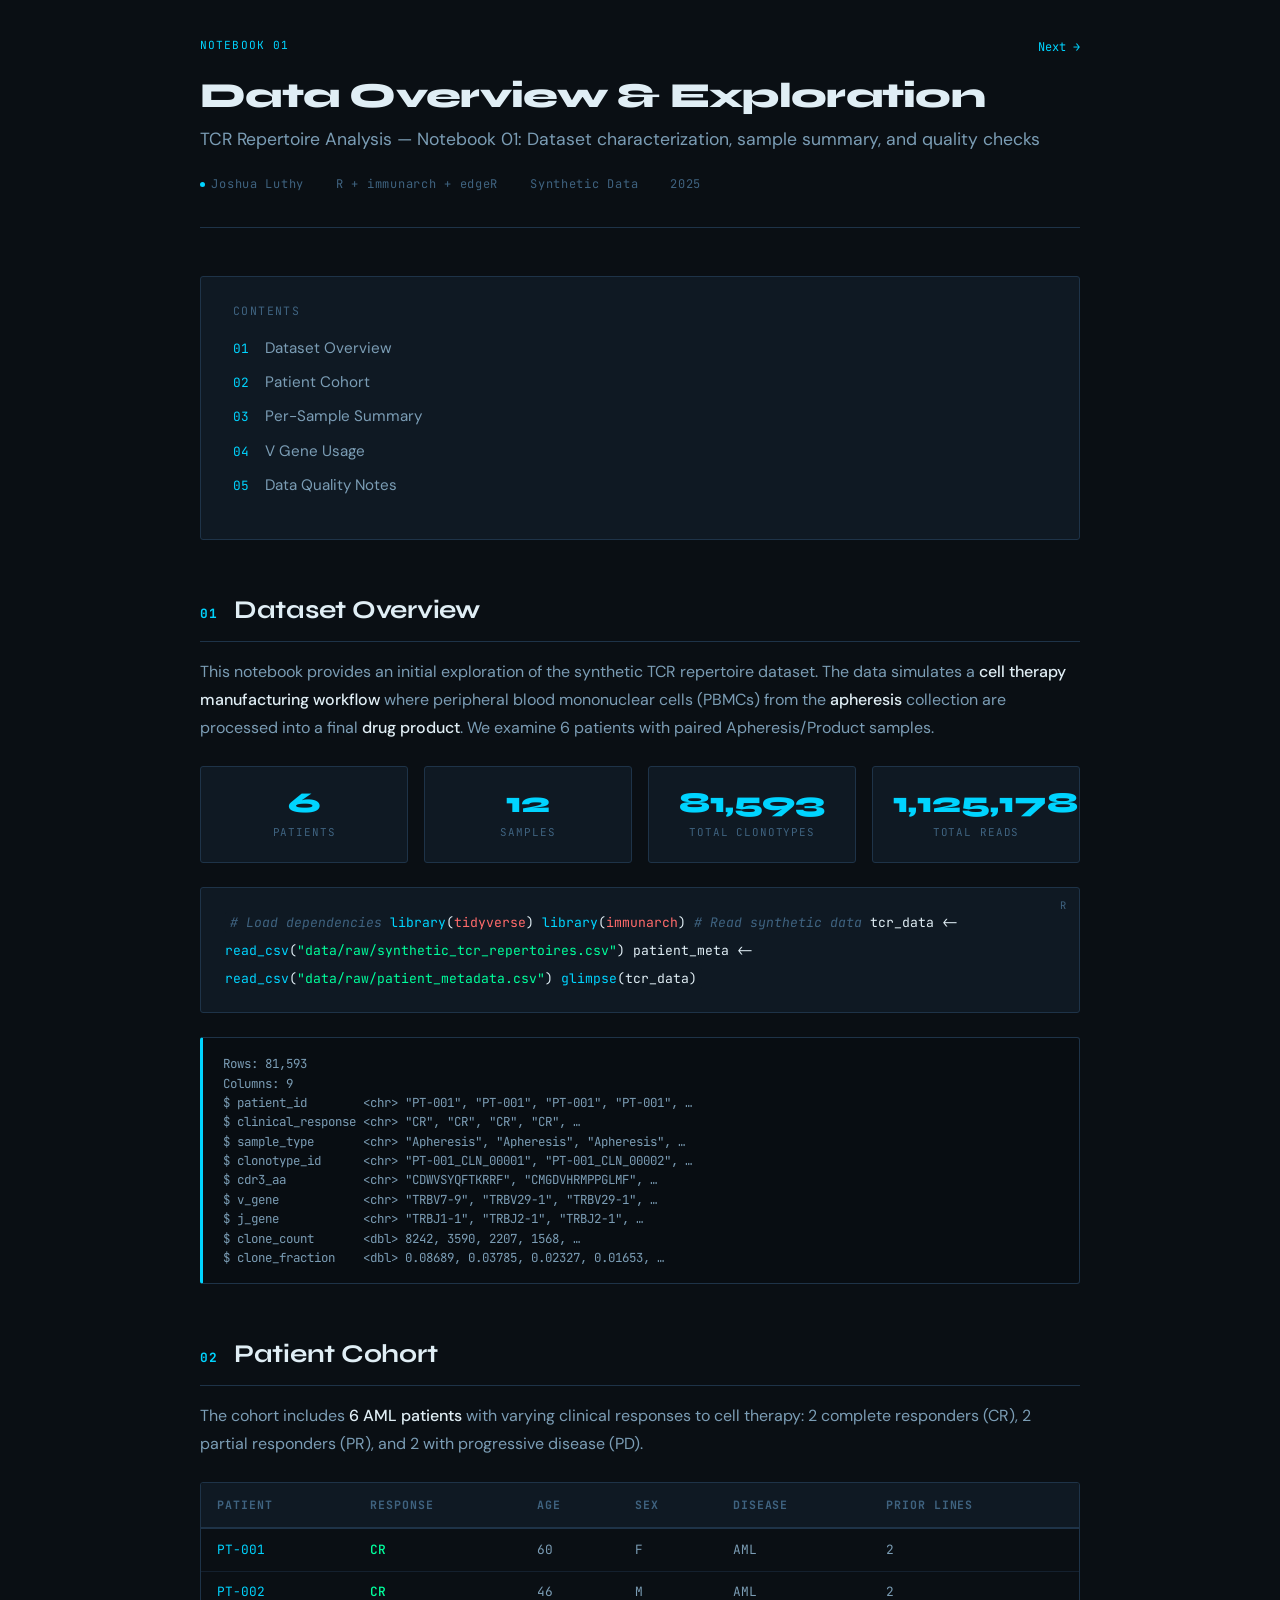
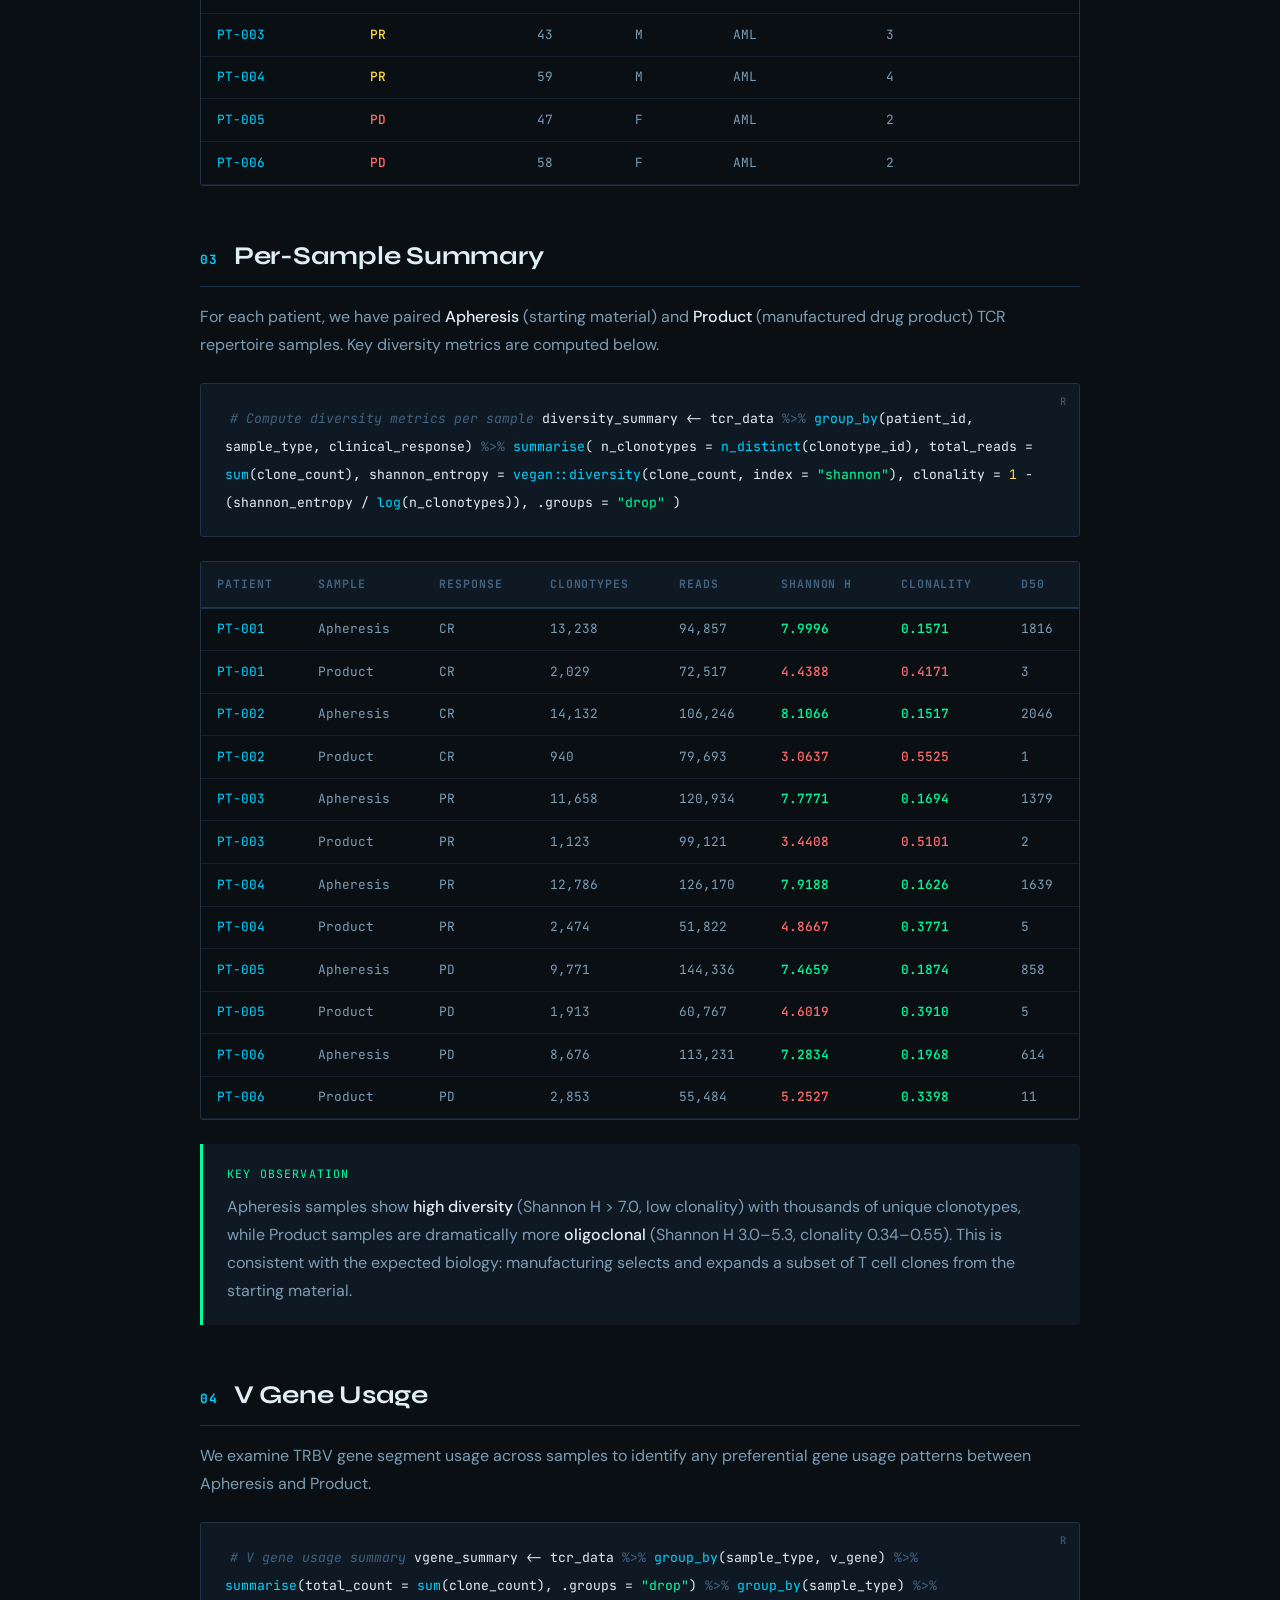
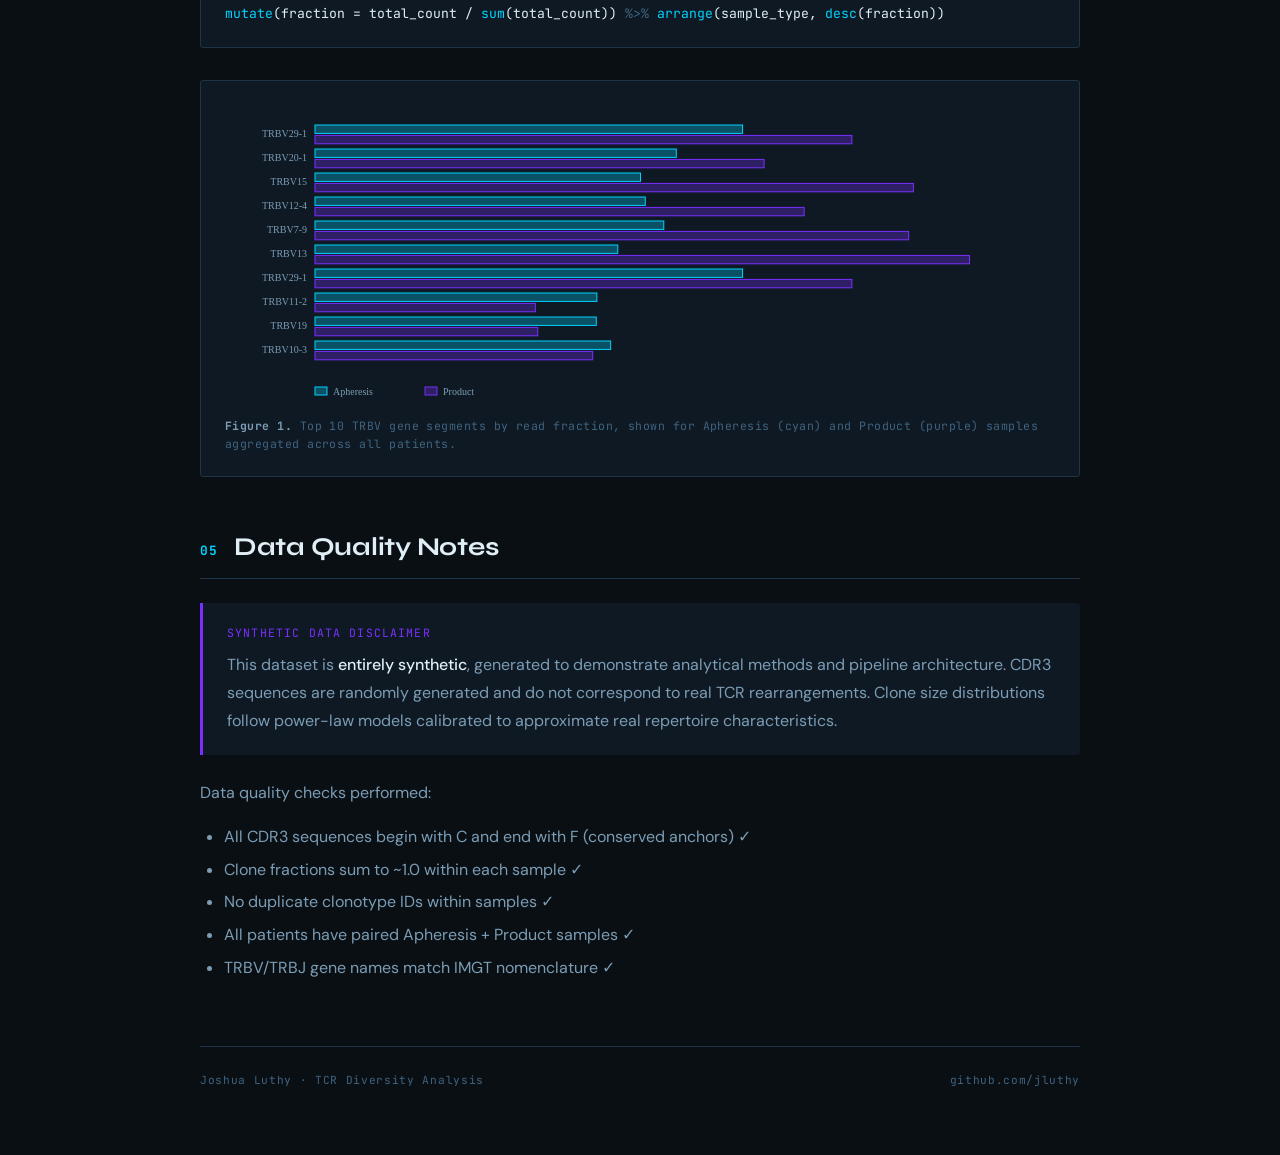
==== reports/01-jal-data-overview.html @ 44cff1a3 "addition of main project structure and example reports" ====
<!DOCTYPE html>
<html lang="en">
<head>
  <meta charset="UTF-8">
  <meta name="viewport" content="width=device-width, initial-scale=1.0">
  <title>Data Overview & Exploration</title>
  <link href="https://fonts.googleapis.com/css2?family=DM+Sans:ital,opsz,wght@0,9..40,300;0,9..40,400;0,9..40,500;1,9..40,300&family=Syne:wght@400;600;700;800&family=JetBrains+Mono:wght@400;500;700&display=swap" rel="stylesheet">
  <style>/* ============================================================================
   TCR Analysis Report Styles — matches jluthy.github.io portfolio theme
   ============================================================================ */
:root {
  --bg: #0a0f14;
  --surface: #0f1923;
  --surface2: #152231;
  --border: #1e3348;
  --accent: #00d4ff;
  --accent2: #7b2fff;
  --accent3: #00ff9d;
  --accent-warm: #ff6b6b;
  --accent-yellow: #ffd93d;
  --text: #e0eef5;
  --text-muted: #7b9db5;
  --text-dim: #3f6380;
  --mono: 'JetBrains Mono', 'Fira Code', 'Source Code Pro', monospace;
  --body: 'DM Sans', system-ui, sans-serif;
  --display: 'Syne', system-ui, sans-serif;
}

*, *::before, *::after { box-sizing: border-box; margin: 0; padding: 0; }

html { scroll-behavior: smooth; }

body {
  background: var(--bg);
  color: var(--text);
  font-family: var(--body);
  font-size: 16px;
  line-height: 1.75;
  max-width: 960px;
  margin: 0 auto;
  padding: 2rem 2.5rem 4rem;
}

/* --- Header / Title Block ------------------------------------------------- */
.report-header {
  border-bottom: 1px solid var(--border);
  padding-bottom: 2rem;
  margin-bottom: 3rem;
}

.report-header h1 {
  font-family: var(--display);
  font-size: 2.2rem;
  font-weight: 800;
  line-height: 1.15;
  letter-spacing: -0.02em;
  margin-bottom: 0.5rem;
}

.report-header .subtitle {
  font-size: 1.1rem;
  color: var(--text-muted);
  margin-bottom: 1.2rem;
}

.report-meta {
  font-family: var(--mono);
  font-size: 0.75rem;
  letter-spacing: 0.06em;
  color: var(--text-dim);
  display: flex;
  gap: 2rem;
  flex-wrap: wrap;
}

.report-meta span { display: flex; align-items: center; gap: 0.4rem; }
.report-meta .dot { width: 5px; height: 5px; border-radius: 50%; background: var(--accent); }

/* --- Section Headings ----------------------------------------------------- */
h2 {
  font-family: var(--display);
  font-size: 1.6rem;
  font-weight: 700;
  margin-top: 3rem;
  margin-bottom: 1rem;
  padding-bottom: 0.5rem;
  border-bottom: 1px solid var(--border);
  letter-spacing: -0.01em;
}

h2 .section-num {
  font-family: var(--mono);
  font-size: 0.8rem;
  color: var(--accent);
  letter-spacing: 0.1em;
  margin-right: 0.6rem;
}

h3 {
  font-family: var(--display);
  font-size: 1.2rem;
  font-weight: 600;
  margin-top: 2rem;
  margin-bottom: 0.75rem;
  color: var(--text);
}

/* --- Prose ---------------------------------------------------------------- */
p {
  margin-bottom: 1rem;
  color: var(--text-muted);
}

p strong, p b { color: var(--text); font-weight: 500; }

ul, ol {
  margin-bottom: 1rem;
  padding-left: 1.5rem;
  color: var(--text-muted);
}

li { margin-bottom: 0.3rem; }

/* --- Code Blocks ---------------------------------------------------------- */
.code-block {
  background: var(--surface);
  border: 1px solid var(--border);
  border-radius: 3px;
  padding: 1.25rem 1.5rem;
  margin: 1.5rem 0;
  overflow-x: auto;
  position: relative;
}

.code-block::before {
  content: attr(data-lang);
  position: absolute;
  top: 0.5rem;
  right: 0.75rem;
  font-family: var(--mono);
  font-size: 0.65rem;
  letter-spacing: 0.1em;
  text-transform: uppercase;
  color: var(--text-dim);
}

.code-block code, pre code {
  font-family: var(--mono);
  font-size: 0.82rem;
  line-height: 1.6;
  color: var(--text);
}

code {
  font-family: var(--mono);
  font-size: 0.85em;
  background: var(--surface);
  padding: 0.15em 0.4em;
  border-radius: 2px;
  color: var(--accent);
}

/* Syntax highlighting */
.kw { color: var(--accent2); }        /* keywords */
.fn { color: var(--accent); }          /* functions */
.st { color: var(--accent3); }         /* strings */
.num { color: var(--accent-yellow); }  /* numbers */
.cm { color: var(--text-dim); font-style: italic; }  /* comments */
.op { color: var(--text-dim); }        /* operators */
.pkg { color: var(--accent-warm); }    /* package names */

/* --- Output Blocks -------------------------------------------------------- */
.output-block {
  background: #080d12;
  border: 1px solid var(--border);
  border-left: 3px solid var(--accent);
  border-radius: 3px;
  padding: 1rem 1.25rem;
  margin: 0.5rem 0 1.5rem;
  font-family: var(--mono);
  font-size: 0.78rem;
  line-height: 1.55;
  color: var(--text-muted);
  overflow-x: auto;
  white-space: pre;
}

/* --- Tables --------------------------------------------------------------- */
.table-wrap {
  margin: 1.5rem 0;
  overflow-x: auto;
  border: 1px solid var(--border);
  border-radius: 3px;
}

table {
  width: 100%;
  border-collapse: collapse;
  font-size: 0.85rem;
}

thead th {
  background: var(--surface);
  font-family: var(--mono);
  font-size: 0.72rem;
  letter-spacing: 0.08em;
  text-transform: uppercase;
  color: var(--text-dim);
  text-align: left;
  padding: 0.75rem 1rem;
  border-bottom: 2px solid var(--border);
  white-space: nowrap;
}

tbody td {
  padding: 0.6rem 1rem;
  border-bottom: 1px solid rgba(30, 51, 72, 0.5);
  color: var(--text-muted);
  font-family: var(--mono);
  font-size: 0.8rem;
}

tbody tr:hover { background: var(--surface); }

.val-high { color: var(--accent3); font-weight: 500; }
.val-low  { color: var(--accent-warm); font-weight: 500; }
.val-mid  { color: var(--accent-yellow); font-weight: 500; }

/* --- Figures / Plots ------------------------------------------------------ */
.figure {
  margin: 2rem 0;
  background: var(--surface);
  border: 1px solid var(--border);
  border-radius: 3px;
  padding: 1.5rem;
}

.figure canvas, .figure svg, .figure img {
  width: 100%;
  display: block;
}

.figure-caption {
  font-family: var(--mono);
  font-size: 0.72rem;
  color: var(--text-dim);
  margin-top: 0.75rem;
  letter-spacing: 0.04em;
  line-height: 1.5;
}

.figure-caption strong {
  color: var(--text-muted);
}

/* --- Callout Boxes -------------------------------------------------------- */
.callout {
  border-left: 3px solid var(--accent);
  background: var(--surface);
  padding: 1.25rem 1.5rem;
  margin: 1.5rem 0;
  border-radius: 0 3px 3px 0;
}

.callout.finding { border-left-color: var(--accent3); }
.callout.warning { border-left-color: var(--accent-warm); }
.callout.note    { border-left-color: var(--accent2); }

.callout-title {
  font-family: var(--mono);
  font-size: 0.72rem;
  letter-spacing: 0.1em;
  text-transform: uppercase;
  color: var(--accent);
  margin-bottom: 0.5rem;
}

.callout.finding .callout-title { color: var(--accent3); }
.callout.warning .callout-title { color: var(--accent-warm); }
.callout.note .callout-title    { color: var(--accent2); }

.callout p { margin-bottom: 0.5rem; }
.callout p:last-child { margin-bottom: 0; }

/* --- Metric Cards --------------------------------------------------------- */
.metrics-row {
  display: grid;
  grid-template-columns: repeat(auto-fit, minmax(160px, 1fr));
  gap: 1rem;
  margin: 1.5rem 0;
}

.metric-card {
  background: var(--surface);
  border: 1px solid var(--border);
  padding: 1.25rem;
  border-radius: 3px;
  text-align: center;
}

.metric-card .value {
  font-family: var(--display);
  font-size: 1.8rem;
  font-weight: 800;
  color: var(--accent);
  line-height: 1.1;
}

.metric-card .label {
  font-family: var(--mono);
  font-size: 0.68rem;
  letter-spacing: 0.08em;
  text-transform: uppercase;
  color: var(--text-dim);
  margin-top: 0.3rem;
}

/* --- TOC ------------------------------------------------------------------ */
.toc {
  background: var(--surface);
  border: 1px solid var(--border);
  border-radius: 3px;
  padding: 1.5rem 2rem;
  margin: 2rem 0;
}

.toc-title {
  font-family: var(--mono);
  font-size: 0.72rem;
  letter-spacing: 0.12em;
  text-transform: uppercase;
  color: var(--text-dim);
  margin-bottom: 0.75rem;
}

.toc ol {
  list-style: none;
  padding: 0;
  counter-reset: toc-counter;
}

.toc li {
  counter-increment: toc-counter;
  margin-bottom: 0.4rem;
}

.toc li::before {
  content: counter(toc-counter, decimal-leading-zero) " ";
  font-family: var(--mono);
  font-size: 0.8rem;
  color: var(--accent);
  margin-right: 0.5rem;
}

.toc a {
  color: var(--text-muted);
  text-decoration: none;
  font-size: 0.95rem;
  transition: color 0.15s;
}

.toc a:hover { color: var(--accent); }

/* --- Footer --------------------------------------------------------------- */
.report-footer {
  margin-top: 4rem;
  padding-top: 1.5rem;
  border-top: 1px solid var(--border);
  font-family: var(--mono);
  font-size: 0.7rem;
  color: var(--text-dim);
  letter-spacing: 0.06em;
  display: flex;
  justify-content: space-between;
}

/* --- Responsive ----------------------------------------------------------- */
@media (max-width: 640px) {
  body { padding: 1.5rem 1rem 3rem; }
  .report-header h1 { font-size: 1.7rem; }
  .metrics-row { grid-template-columns: 1fr 1fr; }
  .report-meta { flex-direction: column; gap: 0.5rem; }
}
</style>
</head>
<body>
  <div class="report-header">
    <div style="display:flex;justify-content:space-between;align-items:center;margin-bottom:1rem;">
      <span style="font-family:var(--mono);font-size:0.7rem;letter-spacing:0.1em;color:var(--accent);">NOTEBOOK 01</span>
      <span><a href="02-jal-diversity-analysis.html" style="color:var(--accent);font-family:var(--mono);font-size:0.75rem;text-decoration:none;">Next →</a></span>
    </div>
    <h1>Data Overview & Exploration</h1>
    <div class="subtitle">TCR Repertoire Analysis — Notebook 01: Dataset characterization, sample summary, and quality checks</div>
    <div class="report-meta">
      <span><span class="dot"></span> Joshua Luthy</span>
      <span>R + immunarch + edgeR</span>
      <span>Synthetic Data</span>
      <span>2025</span>
    </div>
  </div>
  
    <div class="toc">
      <div class="toc-title">Contents</div>
      <ol>
        <li><a href="#overview">Dataset Overview</a></li>
        <li><a href="#patients">Patient Cohort</a></li>
        <li><a href="#sample-summary">Per-Sample Summary</a></li>
        <li><a href="#vgene">V Gene Usage</a></li>
        <li><a href="#data-quality">Data Quality Notes</a></li>
      </ol>
    </div>

    <h2 id="overview"><span class="section-num">01</span> Dataset Overview</h2>
    <p>
      This notebook provides an initial exploration of the synthetic TCR repertoire dataset.
      The data simulates a <strong>cell therapy manufacturing workflow</strong> where peripheral blood
      mononuclear cells (PBMCs) from the <strong>apheresis</strong> collection are processed into a
      final <strong>drug product</strong>. We examine 6 patients with paired Apheresis/Product samples.
    </p>

    <div class="metrics-row">
      <div class="metric-card">
        <div class="value">6</div>
        <div class="label">Patients</div>
      </div>
      <div class="metric-card">
        <div class="value">12</div>
        <div class="label">Samples</div>
      </div>
      <div class="metric-card">
        <div class="value">81,593</div>
        <div class="label">Total Clonotypes</div>
      </div>
      <div class="metric-card">
        <div class="value">1,125,178</div>
        <div class="label">Total Reads</div>
      </div>
    </div>

    <div class="code-block" data-lang="R">
<code><span class="cm"># Load dependencies</span>
<span class="fn">library</span>(<span class="pkg">tidyverse</span>)
<span class="fn">library</span>(<span class="pkg">immunarch</span>)

<span class="cm"># Read synthetic data</span>
tcr_data &lt;- <span class="fn">read_csv</span>(<span class="st">"data/raw/synthetic_tcr_repertoires.csv"</span>)
patient_meta &lt;- <span class="fn">read_csv</span>(<span class="st">"data/raw/patient_metadata.csv"</span>)

<span class="fn">glimpse</span>(tcr_data)</code>
    </div>

    <div class="output-block">Rows: 81,593
Columns: 9
$ patient_id        &lt;chr&gt; "PT-001", "PT-001", "PT-001", "PT-001", …
$ clinical_response &lt;chr&gt; "CR", "CR", "CR", "CR", …
$ sample_type       &lt;chr&gt; "Apheresis", "Apheresis", "Apheresis", …
$ clonotype_id      &lt;chr&gt; "PT-001_CLN_00001", "PT-001_CLN_00002", …
$ cdr3_aa           &lt;chr&gt; "CDWVSYQFTKRRF", "CMGDVHRMPPGLMF", …
$ v_gene            &lt;chr&gt; "TRBV7-9", "TRBV29-1", "TRBV29-1", …
$ j_gene            &lt;chr&gt; "TRBJ1-1", "TRBJ2-1", "TRBJ2-1", …
$ clone_count       &lt;dbl&gt; 8242, 3590, 2207, 1568, …
$ clone_fraction    &lt;dbl&gt; 0.08689, 0.03785, 0.02327, 0.01653, …</div>

    <h2 id="patients"><span class="section-num">02</span> Patient Cohort</h2>
    <p>
      The cohort includes <strong>6 AML patients</strong> with varying clinical responses to cell therapy:
      2 complete responders (CR), 2 partial responders (PR), and 2 with progressive disease (PD).
    </p>

    <div class="table-wrap">
      <table>
        <thead><tr>
          <th>Patient</th><th>Response</th><th>Age</th><th>Sex</th><th>Disease</th><th>Prior Lines</th>
        </tr></thead>
        <tbody><tr>
          <td style="color:var(--accent)">PT-001</td>
          <td><span class="val-high">CR</span></td>
          <td>60</td><td>F</td><td>AML</td><td>2</td>
        </tr><tr>
          <td style="color:var(--accent)">PT-002</td>
          <td><span class="val-high">CR</span></td>
          <td>46</td><td>M</td><td>AML</td><td>2</td>
        </tr><tr>
          <td style="color:var(--accent)">PT-003</td>
          <td><span class="val-mid">PR</span></td>
          <td>43</td><td>M</td><td>AML</td><td>3</td>
        </tr><tr>
          <td style="color:var(--accent)">PT-004</td>
          <td><span class="val-mid">PR</span></td>
          <td>59</td><td>M</td><td>AML</td><td>4</td>
        </tr><tr>
          <td style="color:var(--accent)">PT-005</td>
          <td><span class="val-low">PD</span></td>
          <td>47</td><td>F</td><td>AML</td><td>2</td>
        </tr><tr>
          <td style="color:var(--accent)">PT-006</td>
          <td><span class="val-low">PD</span></td>
          <td>58</td><td>F</td><td>AML</td><td>2</td>
        </tr></tbody>
      </table>
    </div>

    <h2 id="sample-summary"><span class="section-num">03</span> Per-Sample Summary</h2>
    <p>
      For each patient, we have paired <strong>Apheresis</strong> (starting material) and <strong>Product</strong>
      (manufactured drug product) TCR repertoire samples. Key diversity metrics are computed below.
    </p>

    <div class="code-block" data-lang="R">
<code><span class="cm"># Compute diversity metrics per sample</span>
diversity_summary &lt;- tcr_data <span class="op">%&gt;%</span>
  <span class="fn">group_by</span>(patient_id, sample_type, clinical_response) <span class="op">%&gt;%</span>
  <span class="fn">summarise</span>(
    n_clonotypes    = <span class="fn">n_distinct</span>(clonotype_id),
    total_reads     = <span class="fn">sum</span>(clone_count),
    shannon_entropy = <span class="fn">vegan::diversity</span>(clone_count, index = <span class="st">"shannon"</span>),
    clonality       = <span class="num">1</span> - (shannon_entropy / <span class="fn">log</span>(n_clonotypes)),
    .groups = <span class="st">"drop"</span>
  )</code>
    </div>

    <div class="table-wrap">
      <table>
        <thead><tr>
          <th>Patient</th><th>Sample</th><th>Response</th><th>Clonotypes</th><th>Reads</th>
          <th>Shannon H</th><th>Clonality</th><th>D50</th>
        </tr></thead>
        <tbody><tr>
          <td style="color:var(--accent)">PT-001</td>
          <td>Apheresis</td>
          <td>CR</td>
          <td>13,238</td>
          <td>94,857</td>
          <td class="val-high">7.9996</td>
          <td class="val-high">0.1571</td>
          <td>1816</td>
        </tr><tr>
          <td style="color:var(--accent)">PT-001</td>
          <td>Product</td>
          <td>CR</td>
          <td>2,029</td>
          <td>72,517</td>
          <td class="val-low">4.4388</td>
          <td class="val-low">0.4171</td>
          <td>3</td>
        </tr><tr>
          <td style="color:var(--accent)">PT-002</td>
          <td>Apheresis</td>
          <td>CR</td>
          <td>14,132</td>
          <td>106,246</td>
          <td class="val-high">8.1066</td>
          <td class="val-high">0.1517</td>
          <td>2046</td>
        </tr><tr>
          <td style="color:var(--accent)">PT-002</td>
          <td>Product</td>
          <td>CR</td>
          <td>940</td>
          <td>79,693</td>
          <td class="val-low">3.0637</td>
          <td class="val-low">0.5525</td>
          <td>1</td>
        </tr><tr>
          <td style="color:var(--accent)">PT-003</td>
          <td>Apheresis</td>
          <td>PR</td>
          <td>11,658</td>
          <td>120,934</td>
          <td class="val-high">7.7771</td>
          <td class="val-high">0.1694</td>
          <td>1379</td>
        </tr><tr>
          <td style="color:var(--accent)">PT-003</td>
          <td>Product</td>
          <td>PR</td>
          <td>1,123</td>
          <td>99,121</td>
          <td class="val-low">3.4408</td>
          <td class="val-low">0.5101</td>
          <td>2</td>
        </tr><tr>
          <td style="color:var(--accent)">PT-004</td>
          <td>Apheresis</td>
          <td>PR</td>
          <td>12,786</td>
          <td>126,170</td>
          <td class="val-high">7.9188</td>
          <td class="val-high">0.1626</td>
          <td>1639</td>
        </tr><tr>
          <td style="color:var(--accent)">PT-004</td>
          <td>Product</td>
          <td>PR</td>
          <td>2,474</td>
          <td>51,822</td>
          <td class="val-low">4.8667</td>
          <td class="val-high">0.3771</td>
          <td>5</td>
        </tr><tr>
          <td style="color:var(--accent)">PT-005</td>
          <td>Apheresis</td>
          <td>PD</td>
          <td>9,771</td>
          <td>144,336</td>
          <td class="val-high">7.4659</td>
          <td class="val-high">0.1874</td>
          <td>858</td>
        </tr><tr>
          <td style="color:var(--accent)">PT-005</td>
          <td>Product</td>
          <td>PD</td>
          <td>1,913</td>
          <td>60,767</td>
          <td class="val-low">4.6019</td>
          <td class="val-high">0.3910</td>
          <td>5</td>
        </tr><tr>
          <td style="color:var(--accent)">PT-006</td>
          <td>Apheresis</td>
          <td>PD</td>
          <td>8,676</td>
          <td>113,231</td>
          <td class="val-high">7.2834</td>
          <td class="val-high">0.1968</td>
          <td>614</td>
        </tr><tr>
          <td style="color:var(--accent)">PT-006</td>
          <td>Product</td>
          <td>PD</td>
          <td>2,853</td>
          <td>55,484</td>
          <td class="val-low">5.2527</td>
          <td class="val-high">0.3398</td>
          <td>11</td>
        </tr></tbody>
      </table>
    </div>

    <div class="callout finding">
      <div class="callout-title">Key Observation</div>
      <p>
        Apheresis samples show <strong>high diversity</strong> (Shannon H &gt; 7.0, low clonality) with thousands
        of unique clonotypes, while Product samples are dramatically more <strong>oligoclonal</strong>
        (Shannon H 3.0–5.3, clonality 0.34–0.55). This is consistent with the expected biology:
        manufacturing selects and expands a subset of T cell clones from the starting material.
      </p>
    </div>

    <h2 id="vgene"><span class="section-num">04</span> V Gene Usage</h2>
    <p>
      We examine TRBV gene segment usage across samples to identify any preferential gene usage
      patterns between Apheresis and Product.
    </p>

    <div class="code-block" data-lang="R">
<code><span class="cm"># V gene usage summary</span>
vgene_summary &lt;- tcr_data <span class="op">%&gt;%</span>
  <span class="fn">group_by</span>(sample_type, v_gene) <span class="op">%&gt;%</span>
  <span class="fn">summarise</span>(total_count = <span class="fn">sum</span>(clone_count), .groups = <span class="st">"drop"</span>) <span class="op">%&gt;%</span>
  <span class="fn">group_by</span>(sample_type) <span class="op">%&gt;%</span>
  <span class="fn">mutate</span>(fraction = total_count / <span class="fn">sum</span>(total_count)) <span class="op">%&gt;%</span>
  <span class="fn">arrange</span>(sample_type, <span class="fn">desc</span>(fraction))</code>
    </div>

    <div class="figure">
      <canvas id="vgene-chart" height="300"></canvas>
      <div class="figure-caption">
        <strong>Figure 1.</strong> Top 10 TRBV gene segments by read fraction, shown for Apheresis (cyan) and Product (purple) samples aggregated across all patients.
      </div>
    </div>

    <h2 id="data-quality"><span class="section-num">05</span> Data Quality Notes</h2>

    <div class="callout note">
      <div class="callout-title">Synthetic Data Disclaimer</div>
      <p>
        This dataset is <strong>entirely synthetic</strong>, generated to demonstrate analytical methods and pipeline
        architecture. CDR3 sequences are randomly generated and do not correspond to real TCR rearrangements.
        Clone size distributions follow power-law models calibrated to approximate real repertoire characteristics.
      </p>
    </div>

    <p>Data quality checks performed:</p>
    <ul>
      <li>All CDR3 sequences begin with C and end with F (conserved anchors) ✓</li>
      <li>Clone fractions sum to ~1.0 within each sample ✓</li>
      <li>No duplicate clonotype IDs within samples ✓</li>
      <li>All patients have paired Apheresis + Product samples ✓</li>
      <li>TRBV/TRBJ gene names match IMGT nomenclature ✓</li>
    </ul>

    <script>
    // V gene chart
    (function() {
      const canvas = document.getElementById('vgene-chart');
      const ctx = canvas.getContext('2d');
      const dpr = window.devicePixelRatio || 1;
      canvas.width = canvas.offsetWidth * dpr;
      canvas.height = 300 * dpr;
      ctx.scale(dpr, dpr);
      const W = canvas.offsetWidth, H = 300;

      const genes = ['TRBV29-1', 'TRBV20-1', 'TRBV15', 'TRBV12-4', 'TRBV7-9', 'TRBV13', 'TRBV29-1', 'TRBV11-2', 'TRBV19', 'TRBV10-3'];

      // Aggregate across patients
      const aphData = [0.0716, 0.0605, 0.0545, 0.0553, 0.0584, 0.0507, 0.0716, 0.0472, 0.0471, 0.0495];
      const prodData = [0.0899, 0.0752, 0.1002, 0.0819, 0.0994, 0.1096, 0.0899, 0.0369, 0.0373, 0.0465];

      const pad = {l:90, r:20, t:20, b:40};
      const cw = W - pad.l - pad.r;
      const ch = H - pad.t - pad.b;
      const barH = ch / genes.length * 0.35;
      const gap = ch / genes.length;

      const maxVal = Math.max(...aphData, ...prodData) * 1.1;

      genes.forEach((g, i) => {
        const y = pad.t + i * gap;
        // Apheresis bar
        const aw = (aphData[i] / maxVal) * cw;
        ctx.fillStyle = 'rgba(0,212,255,0.3)';
        ctx.fillRect(pad.l, y, aw, barH);
        ctx.strokeStyle = '#00d4ff';
        ctx.lineWidth = 1;
        ctx.strokeRect(pad.l, y, aw, barH);

        // Product bar
        const pw = (prodData[i] / maxVal) * cw;
        ctx.fillStyle = 'rgba(123,47,255,0.3)';
        ctx.fillRect(pad.l, y + barH + 2, pw, barH);
        ctx.strokeStyle = '#7b2fff';
        ctx.strokeRect(pad.l, y + barH + 2, pw, barH);

        // Label
        ctx.fillStyle = '#7b9db5';
        ctx.font = '10px JetBrains Mono';
        ctx.textAlign = 'right';
        ctx.fillText(g, pad.l - 8, y + barH + 4);
      });

      // Legend
      ctx.fillStyle = 'rgba(0,212,255,0.3)';
      ctx.fillRect(pad.l, H - 18, 12, 8);
      ctx.strokeStyle = '#00d4ff'; ctx.strokeRect(pad.l, H - 18, 12, 8);
      ctx.fillStyle = '#7b9db5'; ctx.font = '10px JetBrains Mono'; ctx.textAlign = 'left';
      ctx.fillText('Apheresis', pad.l + 18, H - 10);

      ctx.fillStyle = 'rgba(123,47,255,0.3)';
      ctx.fillRect(pad.l + 110, H - 18, 12, 8);
      ctx.strokeStyle = '#7b2fff'; ctx.strokeRect(pad.l + 110, H - 18, 12, 8);
      ctx.fillStyle = '#7b9db5';
      ctx.fillText('Product', pad.l + 128, H - 10);
    })();
    </script>
    
  <div class="report-footer">
    <span>Joshua Luthy · TCR Diversity Analysis</span>
    <span>github.com/jluthy</span>
  </div>
</body>
</html>
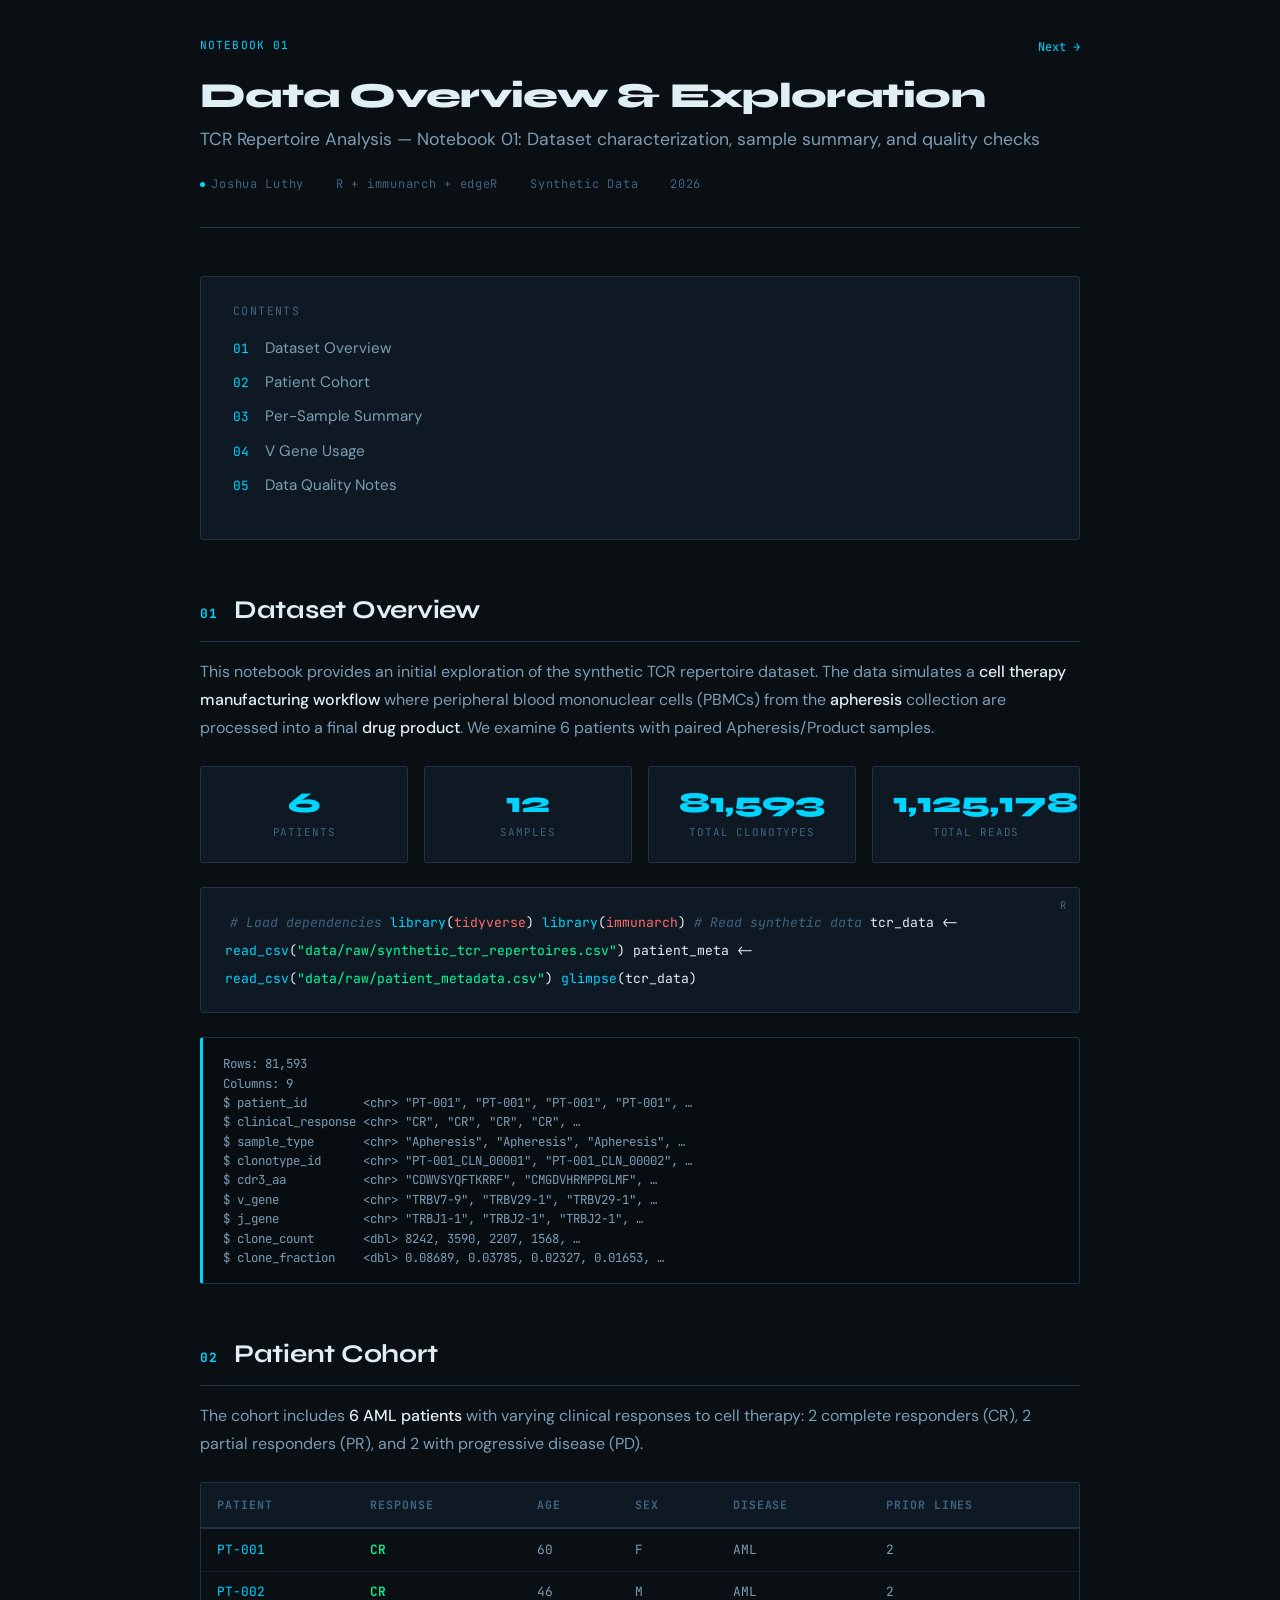
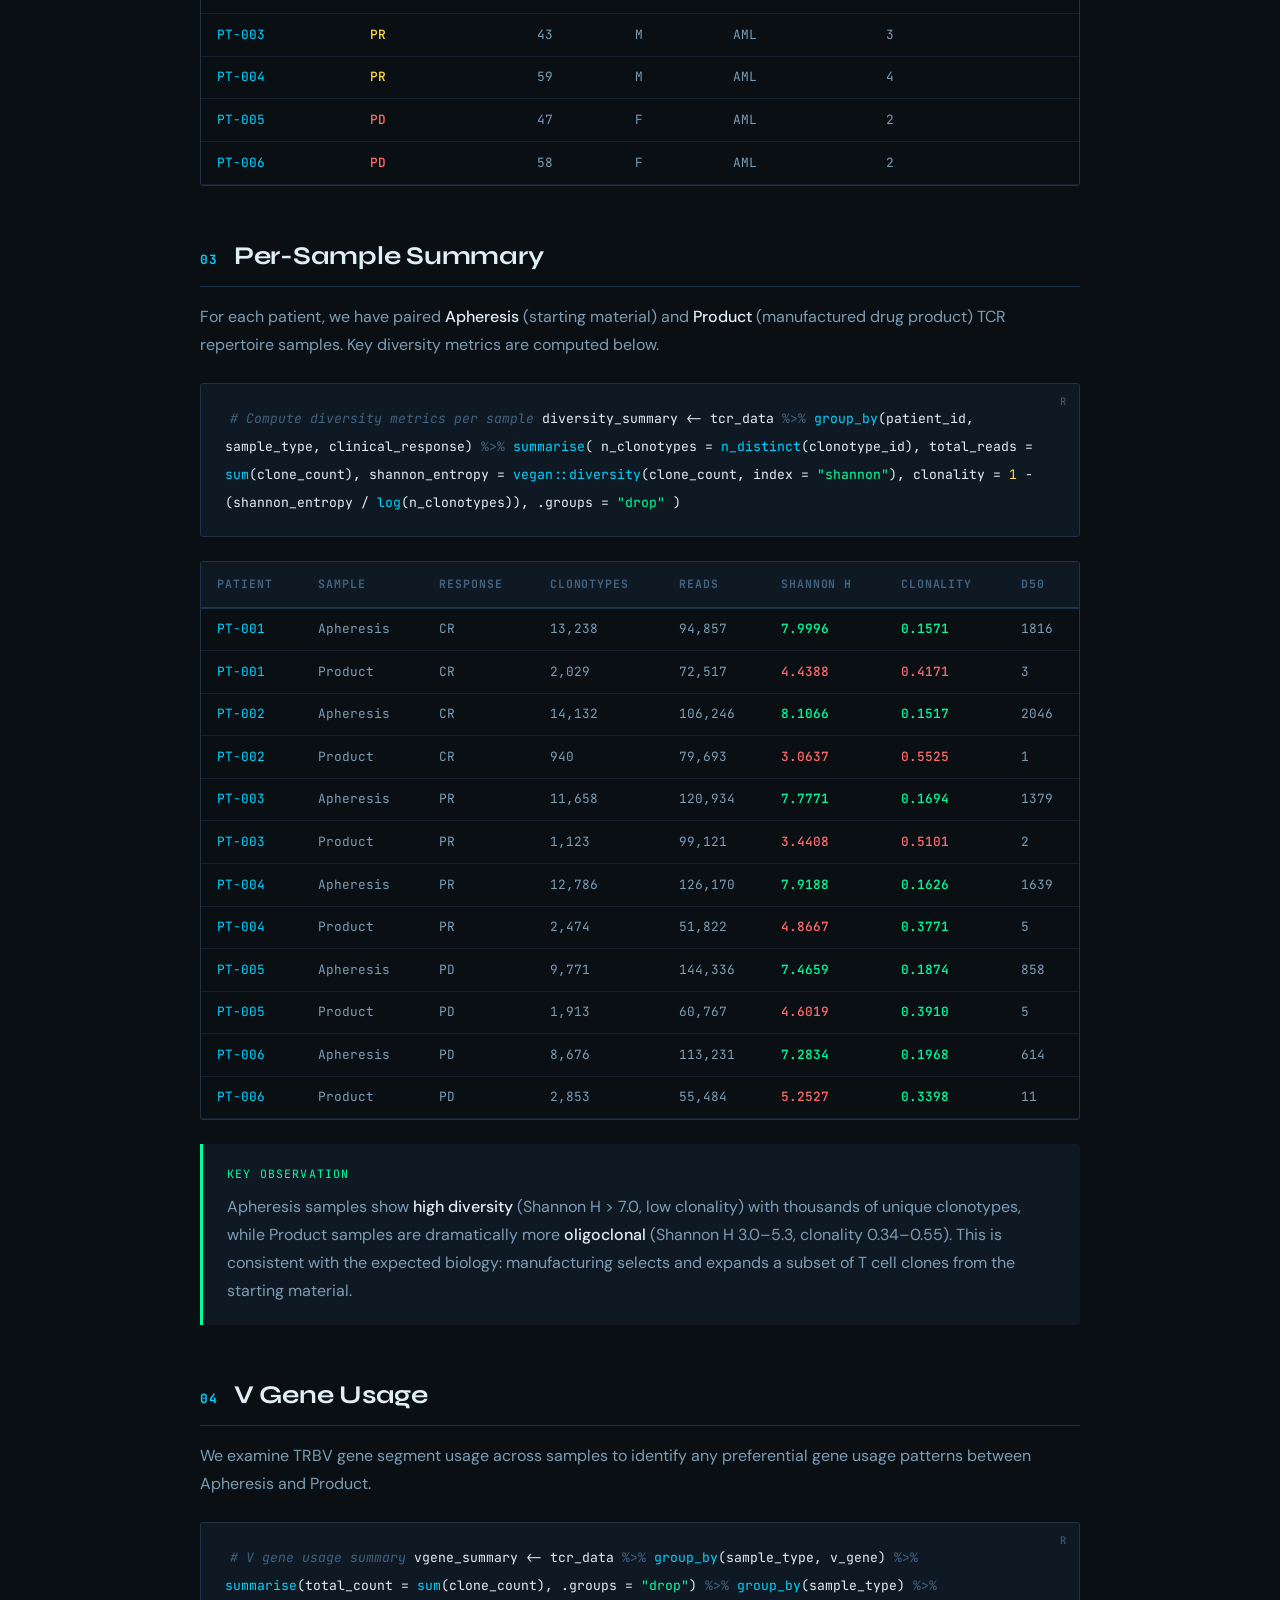
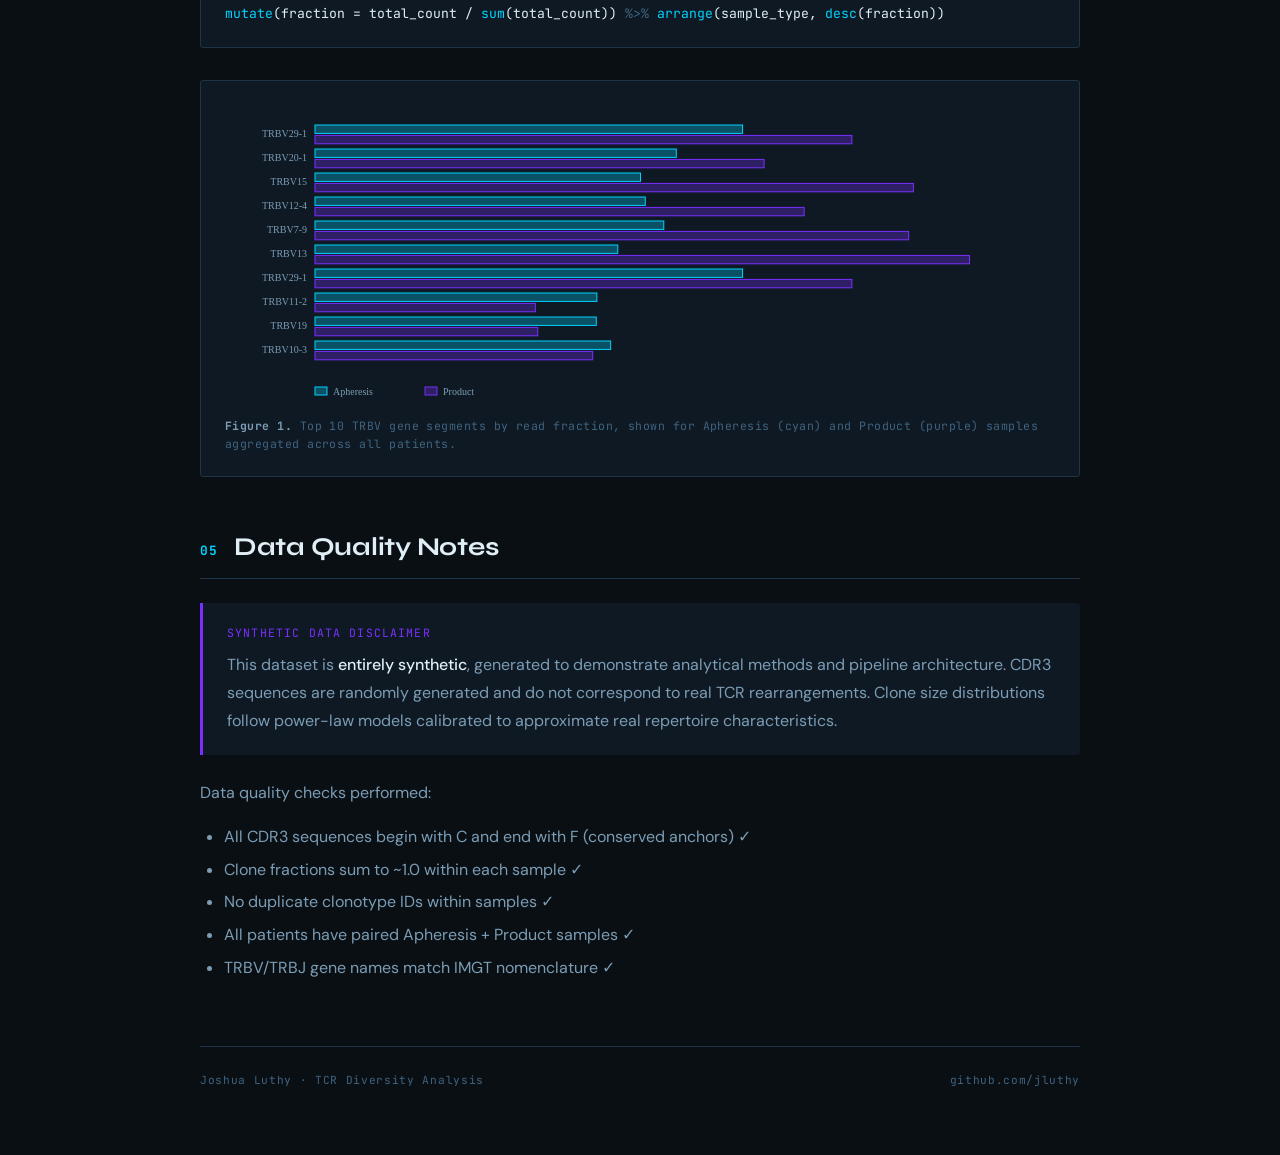
==== commit a597cb9c: "update notebooks and README. new renv lock file" ====
--- a/reports/01-jal-data-overview.html
+++ b/reports/01-jal-data-overview.html
@@ -395,7 +395,7 @@
       <span><span class="dot"></span> Joshua Luthy</span>
       <span>R + immunarch + edgeR</span>
       <span>Synthetic Data</span>
-      <span>2025</span>
+      <span>2026</span>
     </div>
   </div>
   
